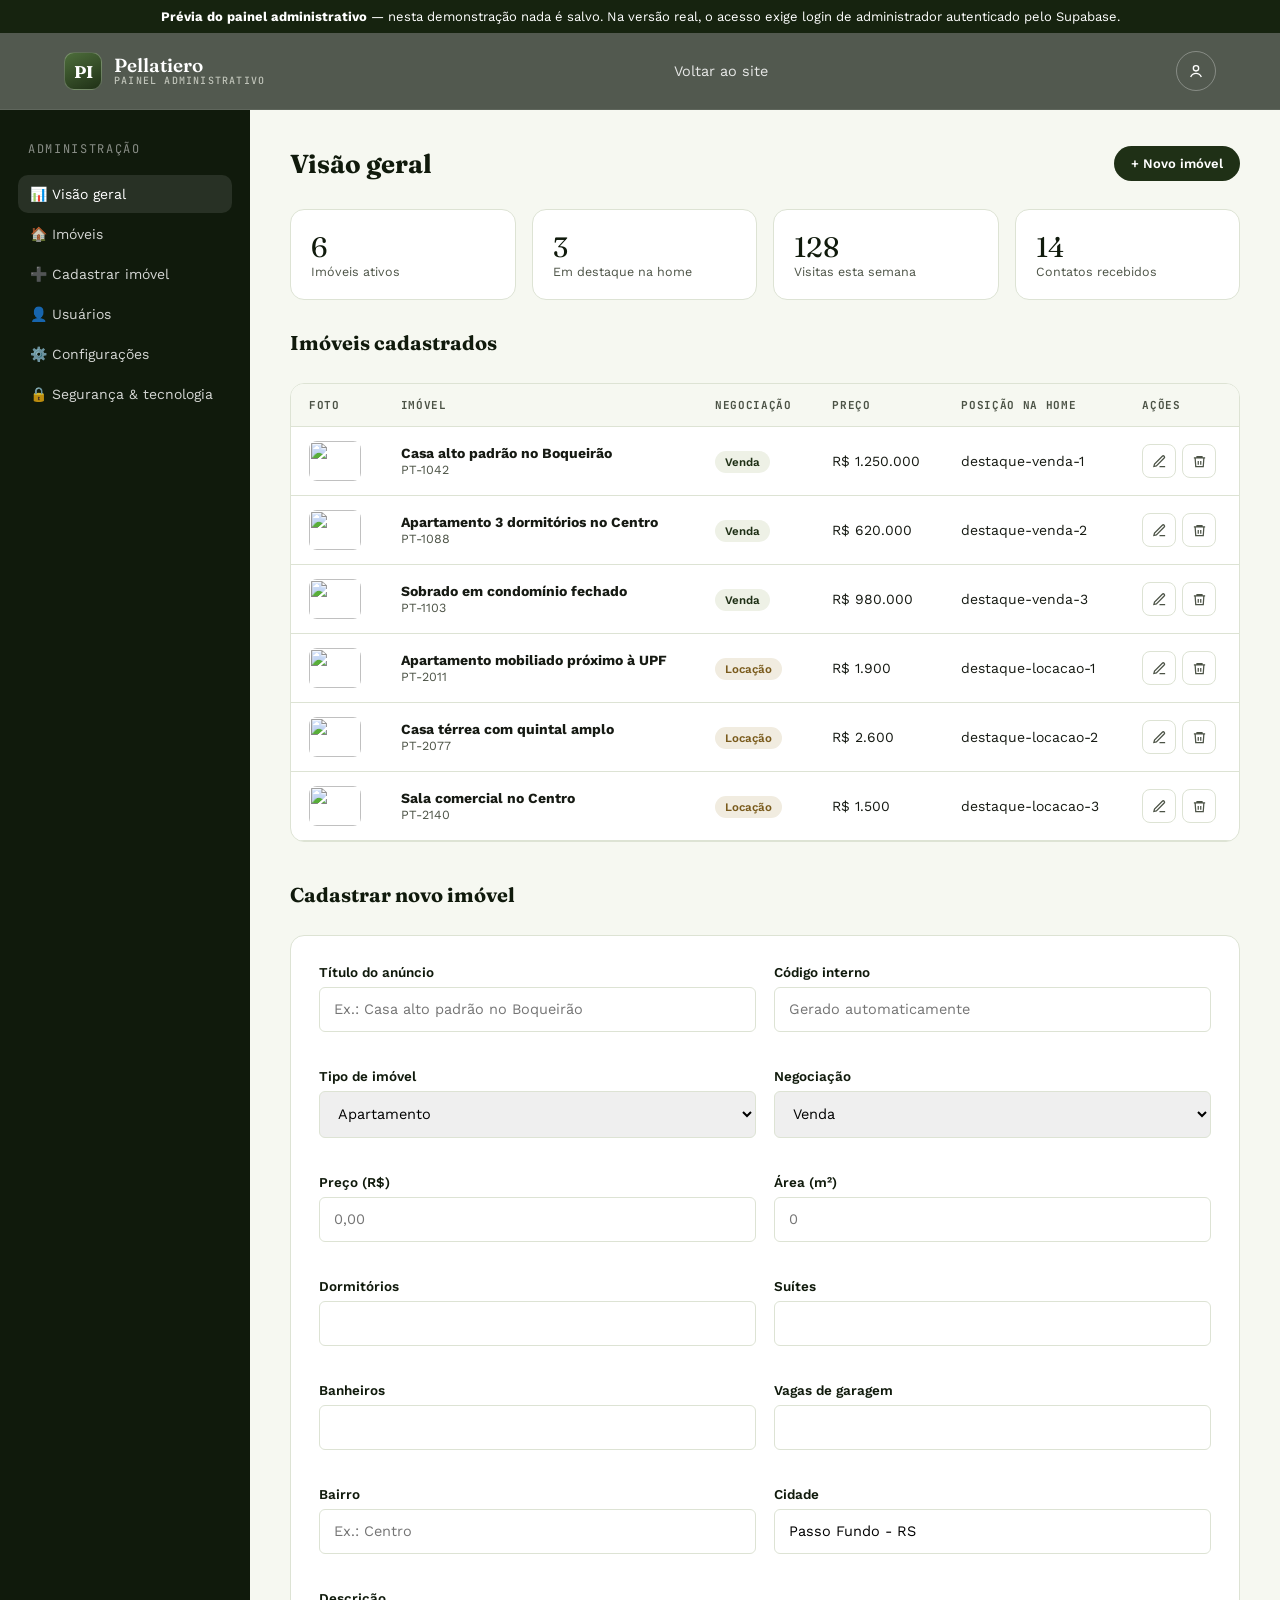
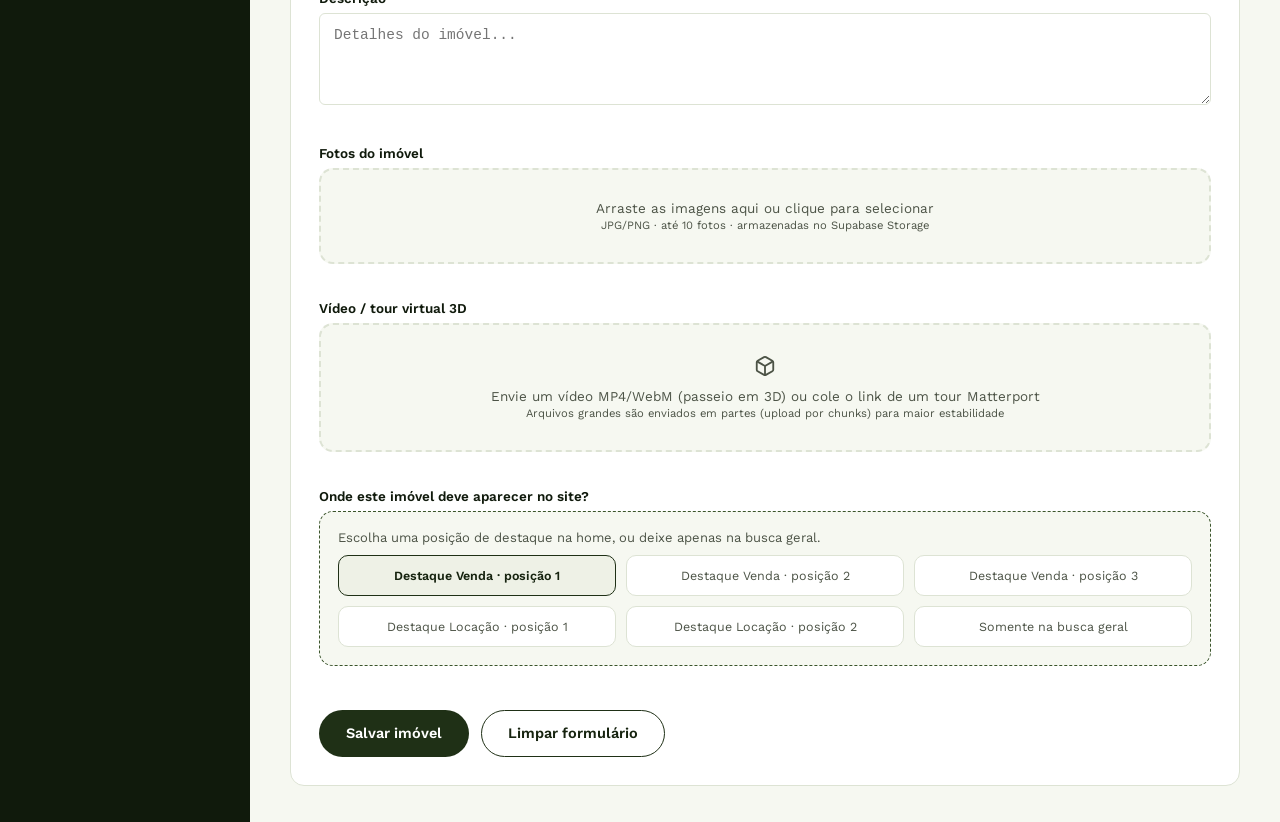
==== admin.html @ a7b7a8cc "orgzand files" ====
<!doctype html>
<html lang="pt-BR">
<head>
<meta charset="UTF-8">
<meta name="viewport" content="width=device-width, initial-scale=1.0">
<title>Painel administrativo · Pellatiero Imóveis</title>
<link rel="preconnect" href="https://fonts.googleapis.com">
<link href="https://fonts.googleapis.com/css2?family=Fraunces:opsz,wght@9..144,500;9..144,600;9..144,700&family=Work+Sans:wght@400;500;600;700&family=JetBrains+Mono:wght@400;500&display=swap" rel="stylesheet">
<link rel="stylesheet" href="css/style.css">
</head>
<body>

<div class="demo-banner">
  <strong>Prévia do painel administrativo</strong> — nesta demonstração nada é salvo. Na versão real, o acesso exige login de administrador autenticado pelo Supabase.
</div>

<header class="site-header">
  <div class="container">
    <a href="index.html" class="brand">
      <span class="brand-mark">PI</span>
      <span class="brand-name">Pellatiero<br><small>Painel administrativo</small></span>
    </a>
    <nav class="main-nav"><a href="index.html">Voltar ao site</a></nav>
    <div class="header-actions">
      <span class="icon-link" title="Administrador"><svg width="16" height="16" viewBox="0 0 24 24" fill="none" stroke="currentColor" stroke-width="2"><circle cx="12" cy="8" r="4"/><path d="M4 21c1.6-3.6 4.8-5.5 8-5.5s6.4 1.9 8 5.5"/></svg></span>
    </div>
  </div>
</header>

<div class="admin-shell">
  <aside class="admin-side">
    <span class="eyebrow">Administração</span>
    <nav class="admin-nav">
      <a href="#" class="active">📊 Visão geral</a>
      <a href="#imoveis">🏠 Imóveis</a>
      <a href="#novo">➕ Cadastrar imóvel</a>
      <a href="#">👤 Usuários</a>
      <a href="#">⚙️ Configurações</a>
      <a href="tecnologias.html">🔒 Segurança &amp; tecnologia</a>
    </nav>
  </aside>

  <main class="admin-main">
    <div class="admin-header">
      <h1>Visão geral</h1>
      <a href="#novo" class="btn btn-primary btn-sm">+ Novo imóvel</a>
    </div>

    <div class="stat-row">
      <div class="stat-card"><div class="num">6</div><div class="lbl">Imóveis ativos</div></div>
      <div class="stat-card"><div class="num">3</div><div class="lbl">Em destaque na home</div></div>
      <div class="stat-card"><div class="num">128</div><div class="lbl">Visitas esta semana</div></div>
      <div class="stat-card"><div class="num">14</div><div class="lbl">Contatos recebidos</div></div>
    </div>

    <div id="imoveis" style="margin-bottom:40px">
      <div class="admin-header"><h1 style="font-size:20px">Imóveis cadastrados</h1></div>
      <div class="admin-table-wrap">
        <table class="admin-table">
          <thead><tr><th>Foto</th><th>Imóvel</th><th>Negociação</th><th>Preço</th><th>Posição na home</th><th>Ações</th></tr></thead>
          <tbody id="admin-table-body"></tbody>
        </table>
      </div>
    </div>

    <div id="novo">
      <div class="admin-header"><h1 style="font-size:20px">Cadastrar novo imóvel</h1></div>
      <form class="form-card" onsubmit="event.preventDefault(); alert('Demonstração: no site real este formulário grava o imóvel na tabela do Supabase e o vídeo 3D no Supabase Storage.');">
        <div class="form-grid">
          <div class="form-group"><label>Título do anúncio</label><input required placeholder="Ex.: Casa alto padrão no Boqueirão"></div>
          <div class="form-group"><label>Código interno</label><input placeholder="Gerado automaticamente"></div>

          <div class="form-group"><label>Tipo de imóvel</label>
            <select><option>Apartamento</option><option>Apartamento na planta</option><option>Casa</option><option>Casa em condomínio</option><option>Chácara / Sítio</option><option>Comercial</option><option>Terreno</option><option>Terreno em condomínio</option></select>
          </div>
          <div class="form-group"><label>Negociação</label><select><option>Venda</option><option>Locação</option></select></div>

          <div class="form-group"><label>Preço (R$)</label><input type="number" required placeholder="0,00"></div>
          <div class="form-group"><label>Área (m²)</label><input type="number" required placeholder="0"></div>

          <div class="form-group"><label>Dormitórios</label><input type="number" min="0"></div>
          <div class="form-group"><label>Suítes</label><input type="number" min="0"></div>
          <div class="form-group"><label>Banheiros</label><input type="number" min="0"></div>
          <div class="form-group"><label>Vagas de garagem</label><input type="number" min="0"></div>

          <div class="form-group"><label>Bairro</label><input required placeholder="Ex.: Centro"></div>
          <div class="form-group"><label>Cidade</label><input value="Passo Fundo - RS"></div>

          <div class="form-group span-2"><label>Descrição</label><textarea rows="4" placeholder="Detalhes do imóvel..."></textarea></div>

          <div class="form-group span-2">
            <label>Fotos do imóvel</label>
            <div class="upload-box">Arraste as imagens aqui ou clique para selecionar<br><small>JPG/PNG · até 10 fotos · armazenadas no Supabase Storage</small></div>
          </div>

          <div class="form-group span-2">
            <label>Vídeo / tour virtual 3D</label>
            <div class="upload-box">
              <svg width="22" height="22" viewBox="0 0 24 24" fill="none" stroke="currentColor" stroke-width="2" style="margin:0 auto 8px"><path d="M21 16V8a2 2 0 0 0-1-1.7l-7-4a2 2 0 0 0-2 0l-7 4A2 2 0 0 0 3 8v8a2 2 0 0 0 1 1.7l7 4a2 2 0 0 0 2 0l7-4A2 2 0 0 0 21 16Z"/><path d="M3.3 7 12 12l8.7-5M12 22V12"/></svg><br>
              Envie um vídeo MP4/WebM (passeio em 3D) ou cole o link de um tour Matterport<br>
              <small>Arquivos grandes são enviados em partes (upload por chunks) para maior estabilidade</small>
            </div>
          </div>

          <div class="form-group span-2">
            <label>Onde este imóvel deve aparecer no site?</label>
            <div class="placement-map">
              <p style="margin:0 0 4px;font-size:13px;color:var(--ink-soft)">Escolha uma posição de destaque na home, ou deixe apenas na busca geral.</p>
              <div class="placement-grid">
                <div class="placement-slot is-selected">Destaque Venda · posição 1</div>
                <div class="placement-slot">Destaque Venda · posição 2</div>
                <div class="placement-slot">Destaque Venda · posição 3</div>
                <div class="placement-slot">Destaque Locação · posição 1</div>
                <div class="placement-slot">Destaque Locação · posição 2</div>
                <div class="placement-slot">Somente na busca geral</div>
              </div>
            </div>
          </div>
        </div>

        <div style="display:flex;gap:12px;margin-top:26px">
          <button class="btn btn-primary" type="submit">Salvar imóvel</button>
          <button class="btn btn-outline" type="reset">Limpar formulário</button>
        </div>
      </form>
    </div>
  </main>
</div>

<script src="js/data.js"></script>
<script src="js/script.js"></script>
</body>
</html>
---- css/style.css ----
/* =========================================================
   PELLATIERO IMÓVEIS — Design System
   Paleta: verde musgo escuro + branco
   Tipografia: Fraunces (display) + Work Sans (corpo/UI) + JetBrains Mono (dados)
   ========================================================= */

:root{
  /* --- Cor --- */
  --moss-950:#101a0c;
  --moss-900:#16230f;
  --moss-800:#1f3016;
  --moss-700:#2b4020;
  --moss-600:#3a542b;
  --moss-500:#4d6d3b;
  --moss-100:#eef1e6;
  --moss-50:#f6f8f1;
  --white:#ffffff;
  --ink:#161a13;
  --ink-soft:#4c5346;
  --line:#dde3d4;
  --danger:#8c3a2b;

  /* --- Tipografia --- */
  --font-display:"Fraunces", "Iowan Old Style", serif;
  --font-body:"Work Sans", "Segoe UI", sans-serif;
  --font-mono:"JetBrains Mono", ui-monospace, Menlo, monospace;

  /* --- Escala --- */
  --radius-s:6px;
  --radius-m:14px;
  --radius-l:28px;
  --shadow-card:0 10px 30px -14px rgba(16,26,12,.35);
  --shadow-pop:0 24px 60px -20px rgba(16,26,12,.5);
  --container:1200px;
}

*,*::before,*::after{box-sizing:border-box;}
html{scroll-behavior:smooth;}
body{
  margin:0;
  font-family:var(--font-body);
  color:var(--ink);
  background:var(--white);
  -webkit-font-smoothing:antialiased;
}
img{max-width:100%;display:block;}
a{color:inherit;text-decoration:none;}
ul{list-style:none;margin:0;padding:0;}
button{font-family:inherit;cursor:pointer;}
input,select{font-family:inherit;}
.container{max-width:var(--container);margin:0 auto;padding:0 24px;}
.eyebrow{
  font-family:var(--font-mono);
  font-size:12px;
  letter-spacing:.14em;
  text-transform:uppercase;
  color:var(--moss-600);
}
.section{padding:88px 0;}
.section-head{
  display:flex;
  justify-content:space-between;
  align-items:flex-end;
  gap:24px;
  margin-bottom:40px;
  flex-wrap:wrap;
}
.section-head h2{
  font-family:var(--font-display);
  font-size:clamp(28px,3.4vw,42px);
  font-weight:600;
  margin:6px 0 0;
  color:var(--moss-950);
}
.section-alt{background:var(--moss-50);}
.btn{
  display:inline-flex;
  align-items:center;
  justify-content:center;
  gap:8px;
  padding:14px 26px;
  border-radius:999px;
  font-size:14.5px;
  font-weight:600;
  border:1px solid transparent;
  transition:transform .18s ease, background .18s ease, color .18s ease, border-color .18s ease;
}
.btn:active{transform:scale(.97);}
.btn-primary{background:var(--moss-800);color:var(--white);}
.btn-primary:hover{background:var(--moss-950);}
.btn-outline{background:transparent;color:var(--moss-900);border-color:var(--moss-800);}
.btn-outline:hover{background:var(--moss-800);color:var(--white);}
.btn-ghost{background:transparent;color:var(--white);border-color:rgba(255,255,255,.5);}
.btn-ghost:hover{background:rgba(255,255,255,.14);}
.btn-block{width:100%;}
.btn-sm{padding:9px 16px;font-size:13px;}

/* =============== HEADER =============== */
.site-header{
  position:sticky;top:0;z-index:60;
  background:rgba(16,26,12,.72);
  backdrop-filter:blur(14px) saturate(140%);
  -webkit-backdrop-filter:blur(14px) saturate(140%);
  border-bottom:1px solid rgba(255,255,255,.08);
}
.site-header .container{
  display:flex;align-items:center;justify-content:space-between;
  height:76px;
}
.brand{display:flex;align-items:center;gap:12px;color:var(--white);}
.brand-mark{
  width:38px;height:38px;border-radius:10px;
  background:linear-gradient(155deg,var(--moss-500),var(--moss-800));
  display:flex;align-items:center;justify-content:center;
  font-family:var(--font-display);font-weight:700;color:var(--white);font-size:17px;
  border:1px solid rgba(255,255,255,.25);
}
.brand-name{
  font-family:var(--font-display);font-size:19px;line-height:1.05;font-weight:600;
}
.brand-name small{
  display:block;font-family:var(--font-mono);font-size:10px;letter-spacing:.12em;
  color:var(--moss-100);opacity:.7;text-transform:uppercase;font-weight:500;
}
.main-nav{display:flex;align-items:center;gap:6px;}
.main-nav a{
  color:rgba(255,255,255,.86);font-size:14.5px;padding:10px 14px;border-radius:999px;
  transition:background .18s ease,color .18s ease;
}
.main-nav a:hover,.main-nav a.active{background:rgba(255,255,255,.12);color:var(--white);}
.header-actions{display:flex;align-items:center;gap:10px;}
.icon-link{
  width:40px;height:40px;border-radius:999px;display:flex;align-items:center;justify-content:center;
  color:var(--white);border:1px solid rgba(255,255,255,.3);transition:background .18s ease;
}
.icon-link:hover{background:rgba(255,255,255,.14);}
.nav-toggle{
  display:none;width:42px;height:42px;border-radius:10px;border:1px solid rgba(255,255,255,.3);
  background:transparent;color:var(--white);align-items:center;justify-content:center;
}

/* =============== HERO =============== */
.hero{
  position:relative;
  min-height:640px;
  display:flex;align-items:center;
  background:
    linear-gradient(180deg, rgba(16,26,12,.55) 0%, rgba(16,26,12,.82) 78%, var(--moss-950) 100%),
    url("https://images.unsplash.com/photo-1580587771525-78b9dba3b914?auto=format&fit=crop&w=1800&q=80") center/cover no-repeat;
  color:var(--white);
  overflow:hidden;
  padding:110px 0 190px;
}
.hero-blueprint{
  position:absolute;inset:0;opacity:.16;pointer-events:none;
  background-image:url('data:image/svg+xml;utf8,<svg xmlns="http://www.w3.org/2000/svg" width="600" height="600"><g fill="none" stroke="white" stroke-width="1"><rect x="40" y="40" width="520" height="360"/><line x1="40" y1="220" x2="560" y2="220"/><line x1="260" y1="40" x2="260" y2="220"/><line x1="400" y1="220" x2="400" y2="400"/><rect x="90" y="80" width="120" height="90"/><circle cx="480" cy="130" r="46"/></g></svg>');
  background-repeat:no-repeat;background-position:right -60px top -40px;background-size:640px;
}
.hero-content{position:relative;z-index:2;max-width:640px;}
.hero-content .eyebrow{color:var(--moss-100);opacity:.85;}
.hero-content h1{
  font-family:var(--font-display);
  font-size:clamp(36px,5.4vw,58px);
  line-height:1.05;
  font-weight:600;
  margin:14px 0 18px;
  letter-spacing:-.01em;
}
.hero-content p{font-size:17px;line-height:1.6;color:rgba(255,255,255,.86);max-width:520px;}

/* Search module */
.search-card{
  position:relative;z-index:3;
  margin:-140px auto 0;
  max-width:var(--container);
  background:var(--white);
  border-radius:var(--radius-l);
  box-shadow:var(--shadow-pop);
  padding:10px;
}
.search-tabs{display:flex;gap:6px;padding:14px 18px 0;}
.search-tab{
  padding:10px 20px;border-radius:999px 999px 0 0;font-size:14px;font-weight:600;
  color:var(--ink-soft);border:none;background:transparent;
}
.search-tab.is-active{background:var(--moss-50);color:var(--moss-900);}
.search-body{
  background:var(--moss-50);
  border-radius:0 var(--radius-m) var(--radius-m) var(--radius-m);
  padding:22px;
}
.search-row{display:grid;grid-template-columns:2fr 1fr auto;gap:14px;}
.field label{
  display:block;font-family:var(--font-mono);font-size:11px;letter-spacing:.08em;
  text-transform:uppercase;color:var(--moss-600);margin-bottom:6px;
}
.field input,.field select{
  width:100%;padding:13px 14px;border-radius:var(--radius-s);border:1px solid var(--line);
  background:var(--white);font-size:14.5px;color:var(--ink);
}
.field input:focus,.field select:focus{outline:2px solid var(--moss-600);outline-offset:1px;}
.search-actions{display:flex;align-items:flex-end;}
.filters-toggle{
  margin-top:14px;background:none;border:none;color:var(--moss-700);font-size:13.5px;
  font-weight:600;display:inline-flex;gap:6px;align-items:center;padding:4px 0;
}
.filters-panel{
  display:none;grid-template-columns:repeat(4,1fr);gap:14px;margin-top:16px;
  padding-top:16px;border-top:1px dashed var(--line);
}
.filters-panel.is-open{display:grid;}
.code-search{padding:22px;background:var(--moss-50);border-radius:0 var(--radius-m) var(--radius-m) var(--radius-m);}

/* =============== PROPERTY CARDS =============== */
.card-grid{
  display:grid;grid-template-columns:repeat(3,1fr);gap:26px;
}
.property-card{
  background:var(--white);border:1px solid var(--line);border-radius:var(--radius-m);
  overflow:hidden;box-shadow:var(--shadow-card);transition:transform .22s ease,box-shadow .22s ease;
  display:flex;flex-direction:column;
}
.property-card:hover{transform:translateY(-6px);box-shadow:0 26px 50px -22px rgba(16,26,12,.4);}
.card-media{position:relative;aspect-ratio:4/3;overflow:hidden;background:var(--moss-100);}
.card-media img{width:100%;height:100%;object-fit:cover;transition:transform .5s ease;}
.property-card:hover .card-media img{transform:scale(1.08);}
.card-badge{
  position:absolute;top:14px;left:14px;background:var(--moss-900);color:var(--white);
  font-family:var(--font-mono);font-size:11px;letter-spacing:.06em;text-transform:uppercase;
  padding:6px 12px;border-radius:999px;
}
.card-badge.locacao{background:var(--white);color:var(--moss-900);}
.card-fav{
  position:absolute;top:12px;right:12px;width:36px;height:36px;border-radius:999px;
  background:rgba(255,255,255,.92);border:none;display:flex;align-items:center;justify-content:center;
  color:var(--moss-900);
}
.card-fav.is-active{color:var(--danger);}
.card-3d{
  position:absolute;bottom:12px;left:14px;background:rgba(16,26,12,.78);color:var(--white);
  font-size:11px;font-weight:600;padding:5px 10px;border-radius:999px;display:flex;gap:6px;align-items:center;
}
.card-body{padding:20px;display:flex;flex-direction:column;gap:10px;flex:1;}
.card-price{font-family:var(--font-display);font-size:22px;font-weight:600;color:var(--moss-950);}
.card-price small{font-family:var(--font-body);font-size:12.5px;font-weight:500;color:var(--ink-soft);}
.card-title{font-size:15.5px;font-weight:600;margin:0;}
.card-loc{font-size:13.5px;color:var(--ink-soft);display:flex;gap:6px;align-items:center;}
.card-specs{
  display:flex;gap:14px;margin-top:auto;padding-top:14px;border-top:1px solid var(--line);
  font-size:12.5px;color:var(--ink-soft);flex-wrap:wrap;
}
.card-specs span{display:flex;align-items:center;gap:5px;}
.card-footer{padding:0 20px 20px;}

.carousel-tabs{display:flex;gap:8px;}
.carousel-tabs button{
  border:1px solid var(--line);background:var(--white);padding:9px 18px;border-radius:999px;
  font-size:13.5px;font-weight:600;color:var(--ink-soft);
}
.carousel-tabs button.is-active{background:var(--moss-800);border-color:var(--moss-800);color:var(--white);}

/* =============== CATEGORIAS =============== */
.cat-grid{display:grid;grid-template-columns:repeat(4,1fr);gap:18px;}
.cat-card{
  padding:26px 20px;border:1px solid var(--line);border-radius:var(--radius-m);
  display:flex;flex-direction:column;gap:14px;transition:border-color .2s ease,transform .2s ease,background .2s ease;
  background:var(--white);
}
.cat-card:hover{border-color:var(--moss-700);transform:translateY(-4px);background:var(--moss-50);}
.cat-icon{
  width:46px;height:46px;border-radius:12px;background:var(--moss-900);color:var(--white);
  display:flex;align-items:center;justify-content:center;
}
.cat-card span{font-weight:600;font-size:14.5px;color:var(--moss-950);}

/* =============== FOOTER =============== */
.site-footer{background:var(--moss-950);color:rgba(255,255,255,.78);padding:76px 0 0;}
.footer-grid{
  display:grid;grid-template-columns:1.4fr 1fr 1fr 1.2fr;gap:40px;padding-bottom:56px;
  border-bottom:1px solid rgba(255,255,255,.12);
}
.footer-grid h4{
  color:var(--white);font-family:var(--font-mono);font-size:12px;letter-spacing:.1em;
  text-transform:uppercase;margin:0 0 18px;
}
.footer-grid p{font-size:14px;line-height:1.7;color:rgba(255,255,255,.68);}
.footer-grid li{margin-bottom:10px;font-size:14px;}
.footer-grid a:hover{color:var(--white);}
.footer-social{display:flex;gap:10px;margin-top:18px;}
.footer-social a{
  width:38px;height:38px;border-radius:999px;border:1px solid rgba(255,255,255,.25);
  display:flex;align-items:center;justify-content:center;
}
.footer-social a:hover{background:rgba(255,255,255,.14);}
.footer-bottom{
  display:flex;justify-content:space-between;align-items:center;padding:22px 0;
  font-size:12.5px;color:rgba(255,255,255,.5);flex-wrap:wrap;gap:10px;
}
.creci-badge{font-family:var(--font-mono);}

/* Whatsapp float */
.wa-float{
  position:fixed;right:22px;bottom:22px;z-index:70;width:60px;height:60px;border-radius:999px;
  background:#1f3016;color:#fff;display:flex;align-items:center;justify-content:center;
  box-shadow:0 14px 30px -8px rgba(16,26,12,.6);
}
.wa-float::before{
  content:"";position:absolute;inset:0;border-radius:999px;background:#3a542b;
  animation:pulse 2.4s ease-out infinite;z-index:-1;
}
@keyframes pulse{0%{transform:scale(1);opacity:.7;}100%{transform:scale(1.9);opacity:0;}}

/* =============== FORMS (login/cadastro/admin) =============== */
.auth-shell{
  min-height:calc(100vh - 76px);display:flex;align-items:center;justify-content:center;
  background:var(--moss-50);padding:60px 20px;
}
.auth-card{
  width:100%;max-width:440px;background:var(--white);border:1px solid var(--line);
  border-radius:var(--radius-l);padding:40px;box-shadow:var(--shadow-card);
}
.auth-card h1{font-family:var(--font-display);font-size:28px;margin:0 0 6px;color:var(--moss-950);}
.auth-card .lead{color:var(--ink-soft);font-size:14.5px;margin-bottom:28px;}
.form-group{margin-bottom:18px;}
.form-group label{display:block;font-size:13.5px;font-weight:600;margin-bottom:7px;color:var(--moss-950);}
.form-group input,.form-group select,.form-group textarea{
  width:100%;padding:13px 14px;border:1px solid var(--line);border-radius:var(--radius-s);font-size:14.5px;
}
.form-group input:focus,.form-group select:focus,.form-group textarea:focus{outline:2px solid var(--moss-600);outline-offset:1px;}
.form-hint{font-size:12.5px;color:var(--ink-soft);margin-top:6px;}
.form-check{display:flex;align-items:center;gap:8px;font-size:13.5px;color:var(--ink-soft);}
.auth-switch{margin-top:22px;text-align:center;font-size:14px;color:var(--ink-soft);}
.auth-switch a{color:var(--moss-800);font-weight:600;}
.security-note{
  display:flex;gap:10px;background:var(--moss-50);border:1px solid var(--line);border-radius:var(--radius-s);
  padding:12px 14px;font-size:12.5px;color:var(--ink-soft);margin-top:20px;line-height:1.55;
}

/* =============== ADMIN =============== */
.admin-shell{display:grid;grid-template-columns:250px 1fr;min-height:calc(100vh - 76px);}
.admin-side{background:var(--moss-950);color:rgba(255,255,255,.82);padding:28px 18px;}
.admin-side .eyebrow{color:rgba(255,255,255,.5);padding:0 10px;}
.admin-nav{margin-top:18px;display:flex;flex-direction:column;gap:2px;}
.admin-nav a{padding:11px 12px;border-radius:10px;font-size:14px;display:flex;gap:10px;align-items:center;}
.admin-nav a:hover,.admin-nav a.active{background:rgba(255,255,255,.1);color:#fff;}
.admin-main{padding:36px 40px;background:var(--moss-50);}
.admin-header{display:flex;justify-content:space-between;align-items:center;margin-bottom:28px;flex-wrap:wrap;gap:14px;}
.admin-header h1{font-family:var(--font-display);font-size:26px;margin:0;color:var(--moss-950);}
.stat-row{display:grid;grid-template-columns:repeat(4,1fr);gap:16px;margin-bottom:30px;}
.stat-card{background:var(--white);border:1px solid var(--line);border-radius:var(--radius-m);padding:20px;}
.stat-card .num{font-family:var(--font-display);font-size:28px;color:var(--moss-950);}
.stat-card .lbl{font-size:12.5px;color:var(--ink-soft);}
.admin-table-wrap{background:var(--white);border:1px solid var(--line);border-radius:var(--radius-m);overflow:hidden;}
table.admin-table{width:100%;border-collapse:collapse;font-size:14px;}
table.admin-table th{
  text-align:left;font-family:var(--font-mono);font-size:11px;letter-spacing:.06em;text-transform:uppercase;
  color:var(--ink-soft);padding:14px 18px;border-bottom:1px solid var(--line);background:var(--moss-50);
}
table.admin-table td{padding:14px 18px;border-bottom:1px solid var(--line);vertical-align:middle;}
.tag{padding:4px 10px;border-radius:999px;font-size:11.5px;font-weight:600;}
.tag.venda{background:var(--moss-100);color:var(--moss-800);}
.tag.locacao{background:#f1ece0;color:#7a5b1c;}
.mini-thumb{width:52px;height:40px;border-radius:8px;object-fit:cover;}
.row-actions{display:flex;gap:6px;}
.icon-btn{
  width:34px;height:34px;border-radius:8px;border:1px solid var(--line);background:var(--white);
  display:flex;align-items:center;justify-content:center;color:var(--ink-soft);
}
.icon-btn:hover{background:var(--moss-50);color:var(--moss-900);}

.form-card{background:var(--white);border:1px solid var(--line);border-radius:var(--radius-m);padding:28px;}
.form-grid{display:grid;grid-template-columns:repeat(2,1fr);gap:18px;}
.form-grid .span-2{grid-column:span 2;}
.placement-map{
  border:1px dashed var(--moss-600);border-radius:var(--radius-m);padding:18px;background:var(--moss-50);
}
.placement-grid{display:grid;grid-template-columns:repeat(3,1fr);gap:10px;margin-top:10px;}
.placement-slot{
  border:1px solid var(--line);border-radius:10px;padding:12px;font-size:12.5px;color:var(--ink-soft);
  background:var(--white);cursor:pointer;text-align:center;
}
.placement-slot.is-selected{border-color:var(--moss-800);background:var(--moss-100);color:var(--moss-900);font-weight:600;}
.upload-box{
  border:2px dashed var(--line);border-radius:var(--radius-m);padding:30px;text-align:center;color:var(--ink-soft);
  font-size:13.5px;background:var(--moss-50);
}

/* =============== TECNOLOGIAS PAGE =============== */
.tech-hero{background:var(--moss-950);color:var(--white);padding:70px 0 60px;}
.tech-hero h1{font-family:var(--font-display);font-size:clamp(30px,4.4vw,46px);margin:10px 0 14px;}
.tech-hero p{max-width:640px;color:rgba(255,255,255,.8);font-size:16px;line-height:1.7;}
.tech-grid{display:grid;grid-template-columns:repeat(2,1fr);gap:20px;}
.tech-card{
  border:1px solid var(--line);border-radius:var(--radius-m);padding:24px;background:var(--white);
}
.tech-card h3{font-family:var(--font-display);font-size:19px;margin:10px 0 8px;color:var(--moss-950);}
.tech-card p{font-size:14px;color:var(--ink-soft);line-height:1.65;margin:0;}
.tech-pill{
  display:inline-block;font-family:var(--font-mono);font-size:11px;letter-spacing:.05em;
  padding:4px 10px;border-radius:999px;background:var(--moss-100);color:var(--moss-800);margin-right:6px;margin-top:10px;
}
.security-list{display:flex;flex-direction:column;gap:16px;}
.security-item{display:flex;gap:16px;padding:18px;border:1px solid var(--line);border-radius:var(--radius-m);}
.security-item .num{
  font-family:var(--font-mono);font-size:12px;color:var(--moss-600);min-width:28px;
}
.security-item h4{margin:0 0 4px;font-size:15px;color:var(--moss-950);}
.security-item p{margin:0;font-size:13.5px;color:var(--ink-soft);line-height:1.6;}
.timeline{border-left:2px solid var(--line);padding-left:24px;display:flex;flex-direction:column;gap:26px;}
.timeline-item{position:relative;}
.timeline-item::before{
  content:"";position:absolute;left:-30px;top:4px;width:12px;height:12px;border-radius:999px;
  background:var(--moss-800);border:3px solid var(--moss-100);
}
.timeline-item h4{margin:0 0 4px;font-family:var(--font-display);font-size:17px;color:var(--moss-950);}
.timeline-item p{margin:0;font-size:13.5px;color:var(--ink-soft);}

/* Banner de aviso (demo) */
.demo-banner{
  background:var(--moss-900);color:var(--white);text-align:center;font-size:13px;padding:9px 18px;
}
.demo-banner strong{color:#fff;}
.demo-banner a{text-decoration:underline;}

/* =============== RESPONSIVO =============== */
@media (max-width:980px){
  .main-nav{display:none;}
  .nav-toggle{display:flex;}
  .search-row{grid-template-columns:1fr;}
  .filters-panel{grid-template-columns:repeat(2,1fr);}
  .card-grid{grid-template-columns:repeat(2,1fr);}
  .cat-grid{grid-template-columns:repeat(2,1fr);}
  .footer-grid{grid-template-columns:1fr 1fr;}
  .admin-shell{grid-template-columns:1fr;}
  .admin-side{display:none;}
  .form-grid{grid-template-columns:1fr;}
  .form-grid .span-2{grid-column:span 1;}
  .tech-grid{grid-template-columns:1fr;}
  .stat-row{grid-template-columns:repeat(2,1fr);}
}
@media (max-width:600px){
  .card-grid{grid-template-columns:1fr;}
  .cat-grid{grid-template-columns:1fr;}
  .footer-grid{grid-template-columns:1fr;}
  .hero{padding:90px 0 220px;}
  .search-card{margin-top:-190px;}
  .filters-panel{grid-template-columns:1fr;}
}
@media (prefers-reduced-motion:reduce){
  *{animation-duration:.001ms !important;transition-duration:.001ms !important;}
}
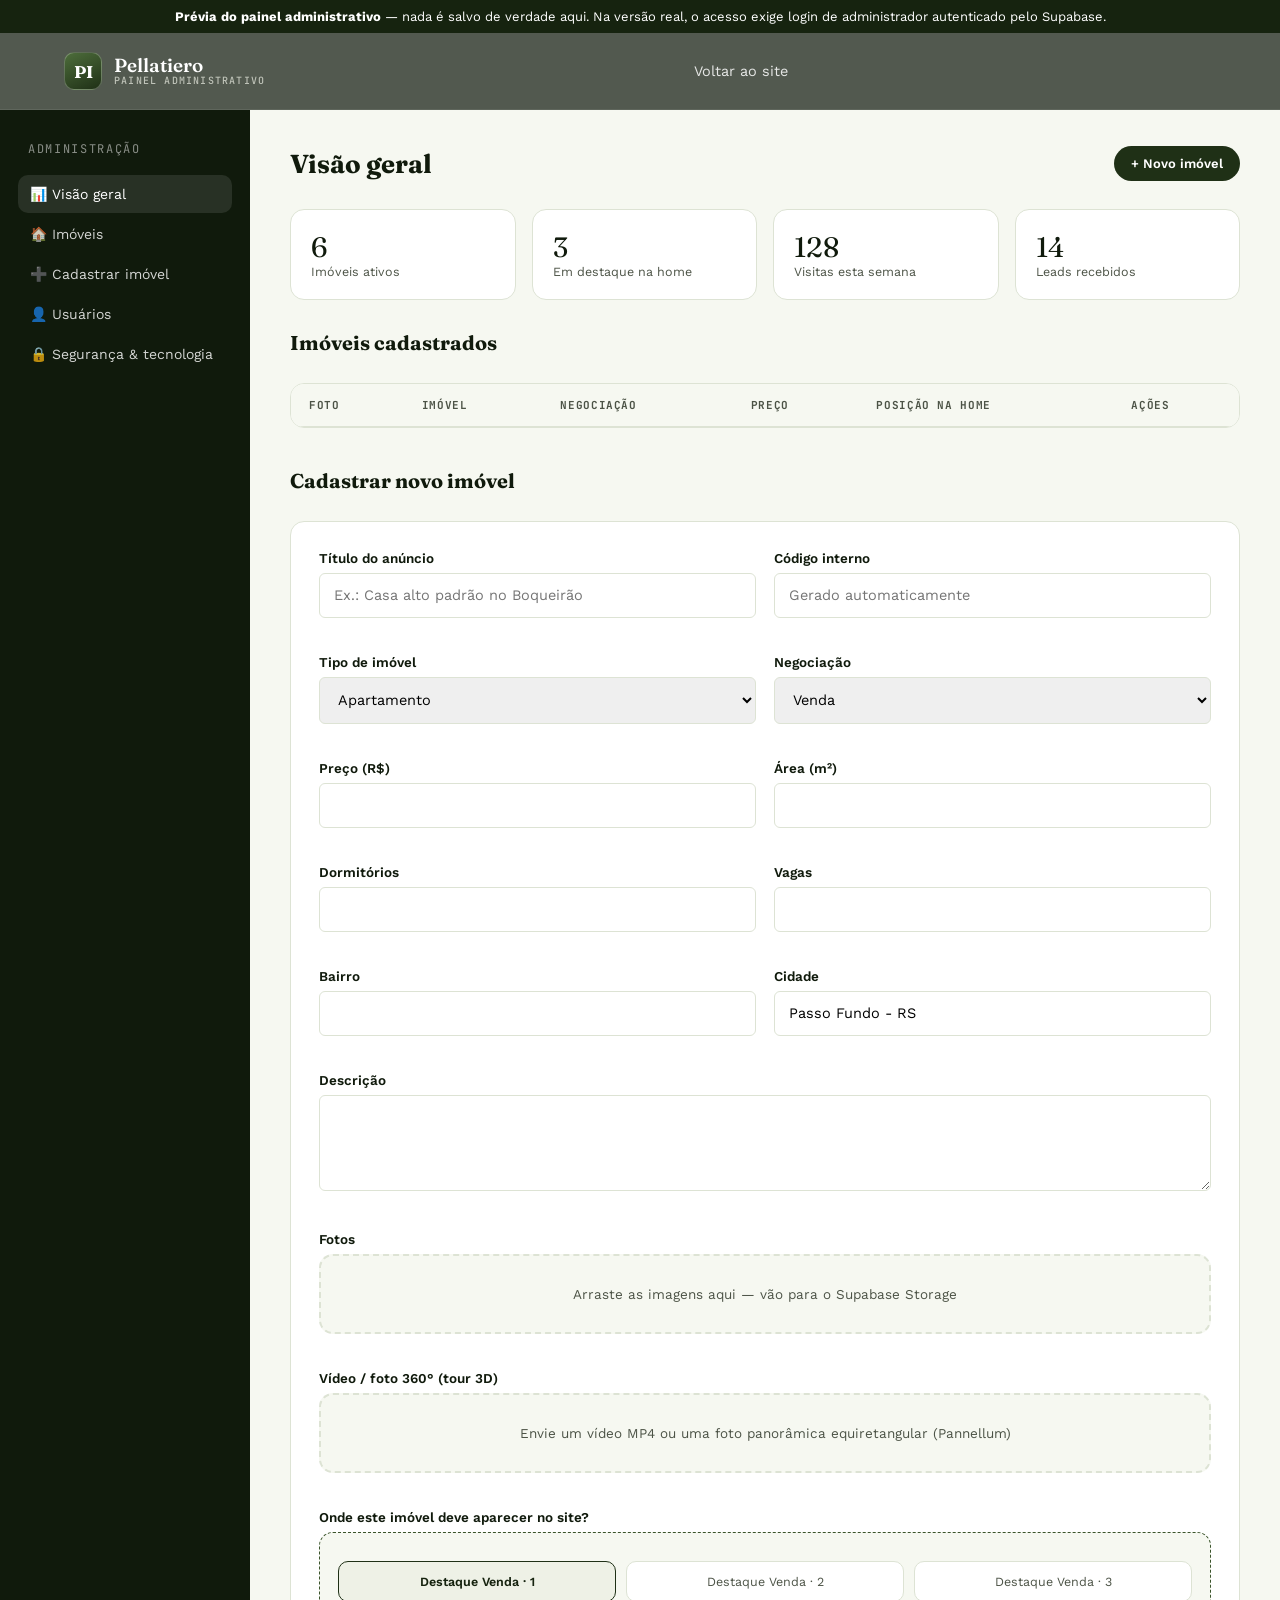
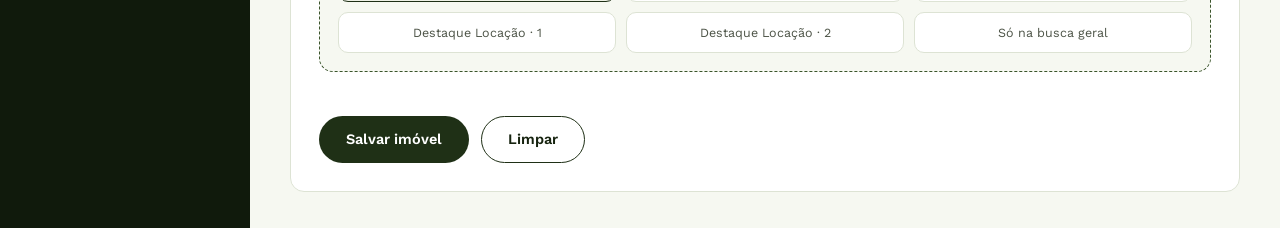
==== commit 4862842c: "add skils" ====
--- a/admin.html
+++ b/admin.html
@@ -1,29 +1,22 @@
 <!doctype html>
 <html lang="pt-BR">
 <head>
-<meta charset="UTF-8">
-<meta name="viewport" content="width=device-width, initial-scale=1.0">
+<meta charset="UTF-8"><meta name="viewport" content="width=device-width, initial-scale=1.0">
 <title>Painel administrativo · Pellatiero Imóveis</title>
 <link rel="preconnect" href="https://fonts.googleapis.com">
 <link href="https://fonts.googleapis.com/css2?family=Fraunces:opsz,wght@9..144,500;9..144,600;9..144,700&family=Work+Sans:wght@400;500;600;700&family=JetBrains+Mono:wght@400;500&display=swap" rel="stylesheet">
-<link rel="stylesheet" href="css/style.css">
+<link rel="stylesheet" href="css/reset.css"><link rel="stylesheet" href="css/tokens.css">
+<link rel="stylesheet" href="css/main.css"><link rel="stylesheet" href="css/layout.css">
+<link rel="stylesheet" href="css/components.css"><link rel="stylesheet" href="css/animations.css">
 </head>
 <body>
-
-<div class="demo-banner">
-  <strong>Prévia do painel administrativo</strong> — nesta demonstração nada é salvo. Na versão real, o acesso exige login de administrador autenticado pelo Supabase.
-</div>
+<div class="demo-banner"><strong>Prévia do painel administrativo</strong> — nada é salvo de verdade aqui. Na versão real, o acesso exige login de administrador autenticado pelo Supabase.</div>
 
 <header class="site-header">
   <div class="container">
-    <a href="index.html" class="brand">
-      <span class="brand-mark">PI</span>
-      <span class="brand-name">Pellatiero<br><small>Painel administrativo</small></span>
-    </a>
+    <a href="index.html" class="brand"><span class="brand-mark">PI</span><span class="brand-name">Pellatiero<br><small>Painel administrativo</small></span></a>
     <nav class="main-nav"><a href="index.html">Voltar ao site</a></nav>
-    <div class="header-actions">
-      <span class="icon-link" title="Administrador"><svg width="16" height="16" viewBox="0 0 24 24" fill="none" stroke="currentColor" stroke-width="2"><circle cx="12" cy="8" r="4"/><path d="M4 21c1.6-3.6 4.8-5.5 8-5.5s6.4 1.9 8 5.5"/></svg></span>
-    </div>
+    <div class="header-actions"></div>
   </div>
 </header>
 
@@ -35,22 +28,16 @@
       <a href="#imoveis">🏠 Imóveis</a>
       <a href="#novo">➕ Cadastrar imóvel</a>
       <a href="#">👤 Usuários</a>
-      <a href="#">⚙️ Configurações</a>
       <a href="tecnologias.html">🔒 Segurança &amp; tecnologia</a>
     </nav>
   </aside>
-
   <main class="admin-main">
-    <div class="admin-header">
-      <h1>Visão geral</h1>
-      <a href="#novo" class="btn btn-primary btn-sm">+ Novo imóvel</a>
-    </div>
-
+    <div class="admin-header"><h1>Visão geral</h1><a href="#novo" class="btn btn-primary btn-sm">+ Novo imóvel</a></div>
     <div class="stat-row">
       <div class="stat-card"><div class="num">6</div><div class="lbl">Imóveis ativos</div></div>
       <div class="stat-card"><div class="num">3</div><div class="lbl">Em destaque na home</div></div>
       <div class="stat-card"><div class="num">128</div><div class="lbl">Visitas esta semana</div></div>
-      <div class="stat-card"><div class="num">14</div><div class="lbl">Contatos recebidos</div></div>
+      <div class="stat-card"><div class="num">14</div><div class="lbl">Leads recebidos</div></div>
     </div>
 
     <div id="imoveis" style="margin-bottom:40px">
@@ -65,62 +52,38 @@
 
     <div id="novo">
       <div class="admin-header"><h1 style="font-size:20px">Cadastrar novo imóvel</h1></div>
-      <form class="form-card" onsubmit="event.preventDefault(); alert('Demonstração: no site real este formulário grava o imóvel na tabela do Supabase e o vídeo 3D no Supabase Storage.');">
+      <form class="form-card" onsubmit="event.preventDefault(); alert('Demonstração: na versão real este formulário grava o imóvel no Supabase e dispara o webhook do n8n.');">
         <div class="form-grid">
           <div class="form-group"><label>Título do anúncio</label><input required placeholder="Ex.: Casa alto padrão no Boqueirão"></div>
           <div class="form-group"><label>Código interno</label><input placeholder="Gerado automaticamente"></div>
-
-          <div class="form-group"><label>Tipo de imóvel</label>
-            <select><option>Apartamento</option><option>Apartamento na planta</option><option>Casa</option><option>Casa em condomínio</option><option>Chácara / Sítio</option><option>Comercial</option><option>Terreno</option><option>Terreno em condomínio</option></select>
-          </div>
+          <div class="form-group"><label>Tipo de imóvel</label><select><option>Apartamento</option><option>Casa</option><option>Casa em condomínio</option><option>Comercial</option><option>Terreno</option></select></div>
           <div class="form-group"><label>Negociação</label><select><option>Venda</option><option>Locação</option></select></div>
-
-          <div class="form-group"><label>Preço (R$)</label><input type="number" required placeholder="0,00"></div>
-          <div class="form-group"><label>Área (m²)</label><input type="number" required placeholder="0"></div>
-
+          <div class="form-group"><label>Preço (R$)</label><input type="number" required></div>
+          <div class="form-group"><label>Área (m²)</label><input type="number" required></div>
           <div class="form-group"><label>Dormitórios</label><input type="number" min="0"></div>
-          <div class="form-group"><label>Suítes</label><input type="number" min="0"></div>
-          <div class="form-group"><label>Banheiros</label><input type="number" min="0"></div>
-          <div class="form-group"><label>Vagas de garagem</label><input type="number" min="0"></div>
-
-          <div class="form-group"><label>Bairro</label><input required placeholder="Ex.: Centro"></div>
+          <div class="form-group"><label>Vagas</label><input type="number" min="0"></div>
+          <div class="form-group"><label>Bairro</label><input required></div>
           <div class="form-group"><label>Cidade</label><input value="Passo Fundo - RS"></div>
-
-          <div class="form-group span-2"><label>Descrição</label><textarea rows="4" placeholder="Detalhes do imóvel..."></textarea></div>
-
-          <div class="form-group span-2">
-            <label>Fotos do imóvel</label>
-            <div class="upload-box">Arraste as imagens aqui ou clique para selecionar<br><small>JPG/PNG · até 10 fotos · armazenadas no Supabase Storage</small></div>
-          </div>
-
-          <div class="form-group span-2">
-            <label>Vídeo / tour virtual 3D</label>
-            <div class="upload-box">
-              <svg width="22" height="22" viewBox="0 0 24 24" fill="none" stroke="currentColor" stroke-width="2" style="margin:0 auto 8px"><path d="M21 16V8a2 2 0 0 0-1-1.7l-7-4a2 2 0 0 0-2 0l-7 4A2 2 0 0 0 3 8v8a2 2 0 0 0 1 1.7l7 4a2 2 0 0 0 2 0l7-4A2 2 0 0 0 21 16Z"/><path d="M3.3 7 12 12l8.7-5M12 22V12"/></svg><br>
-              Envie um vídeo MP4/WebM (passeio em 3D) ou cole o link de um tour Matterport<br>
-              <small>Arquivos grandes são enviados em partes (upload por chunks) para maior estabilidade</small>
-            </div>
-          </div>
-
+          <div class="form-group span-2"><label>Descrição</label><textarea rows="4"></textarea></div>
+          <div class="form-group span-2"><label>Fotos</label><div class="upload-box">Arraste as imagens aqui — vão para o Supabase Storage</div></div>
+          <div class="form-group span-2"><label>Vídeo / foto 360° (tour 3D)</label><div class="upload-box">Envie um vídeo MP4 ou uma foto panorâmica equiretangular (Pannellum)</div></div>
           <div class="form-group span-2">
             <label>Onde este imóvel deve aparecer no site?</label>
             <div class="placement-map">
-              <p style="margin:0 0 4px;font-size:13px;color:var(--ink-soft)">Escolha uma posição de destaque na home, ou deixe apenas na busca geral.</p>
               <div class="placement-grid">
-                <div class="placement-slot is-selected">Destaque Venda · posição 1</div>
-                <div class="placement-slot">Destaque Venda · posição 2</div>
-                <div class="placement-slot">Destaque Venda · posição 3</div>
-                <div class="placement-slot">Destaque Locação · posição 1</div>
-                <div class="placement-slot">Destaque Locação · posição 2</div>
-                <div class="placement-slot">Somente na busca geral</div>
+                <div class="placement-slot is-selected">Destaque Venda · 1</div>
+                <div class="placement-slot">Destaque Venda · 2</div>
+                <div class="placement-slot">Destaque Venda · 3</div>
+                <div class="placement-slot">Destaque Locação · 1</div>
+                <div class="placement-slot">Destaque Locação · 2</div>
+                <div class="placement-slot">Só na busca geral</div>
               </div>
             </div>
           </div>
         </div>
-
         <div style="display:flex;gap:12px;margin-top:26px">
           <button class="btn btn-primary" type="submit">Salvar imóvel</button>
-          <button class="btn btn-outline" type="reset">Limpar formulário</button>
+          <button class="btn btn-outline" type="reset">Limpar</button>
         </div>
       </form>
     </div>
@@ -128,6 +91,6 @@
 </div>
 
 <script src="js/data.js"></script>
-<script src="js/script.js"></script>
+<script src="js/main.js"></script>
 </body>
 </html>
--- a/css/tokens.css
+++ b/css/tokens.css
@@ -0,0 +1,34 @@
+/* =========================================================
+   PELLATIERO IMÓVEIS — tokens.css
+   Design tokens: cor, tipografia, raio, sombra
+   Paleta: verde musgo escuro + branco
+   ========================================================= */
+:root{
+  /* --- Cor --- */
+  --moss-950:#101a0c;
+  --moss-900:#16230f;
+  --moss-800:#1f3016;
+  --moss-700:#2b4020;
+  --moss-600:#3a542b;
+  --moss-500:#4d6d3b;
+  --moss-100:#eef1e6;
+  --moss-50:#f6f8f1;
+  --white:#ffffff;
+  --ink:#161a13;
+  --ink-soft:#4c5346;
+  --line:#dde3d4;
+  --danger:#8c3a2b;
+
+  /* --- Tipografia --- */
+  --font-display:"Fraunces", "Iowan Old Style", serif;
+  --font-body:"Work Sans", "Segoe UI", sans-serif;
+  --font-mono:"JetBrains Mono", ui-monospace, Menlo, monospace;
+
+  /* --- Escala --- */
+  --radius-s:6px;
+  --radius-m:14px;
+  --radius-l:28px;
+  --shadow-card:0 10px 30px -14px rgba(16,26,12,.35);
+  --shadow-pop:0 24px 60px -20px rgba(16,26,12,.5);
+  --container:1200px;
+}
--- a/css/main.css
+++ b/css/main.css
@@ -0,0 +1,48 @@
+/* =========================================================
+   PELLATIERO IMÓVEIS — main.css
+   Tipografia base, containers, botões, textos utilitários
+   ========================================================= */
+body{
+  font-family:var(--font-body);
+  color:var(--ink);
+  background:var(--white);
+}
+.container{max-width:var(--container);margin:0 auto;padding:0 24px;}
+.eyebrow{
+  font-family:var(--font-mono);
+  font-size:12px;
+  letter-spacing:.14em;
+  text-transform:uppercase;
+  color:var(--moss-600);
+}
+.section{padding:88px 0;}
+.section-head{
+  display:flex;justify-content:space-between;align-items:flex-end;gap:24px;
+  margin-bottom:40px;flex-wrap:wrap;
+}
+.section-head h2{
+  font-family:var(--font-display);font-size:clamp(28px,3.4vw,42px);font-weight:600;
+  margin:6px 0 0;color:var(--moss-950);
+}
+.section-alt{background:var(--moss-50);}
+
+.btn{
+  display:inline-flex;align-items:center;justify-content:center;gap:8px;
+  padding:14px 26px;border-radius:999px;font-size:14.5px;font-weight:600;
+  border:1px solid transparent;transition:transform .18s ease, background .18s ease, color .18s ease, border-color .18s ease;
+}
+.btn:active{transform:scale(.97);}
+.btn-primary{background:var(--moss-800);color:var(--white);}
+.btn-primary:hover{background:var(--moss-950);}
+.btn-outline{background:transparent;color:var(--moss-900);border-color:var(--moss-800);}
+.btn-outline:hover{background:var(--moss-800);color:var(--white);}
+.btn-ghost{background:transparent;color:var(--white);border-color:rgba(255,255,255,.5);}
+.btn-ghost:hover{background:rgba(255,255,255,.14);}
+.btn-block{width:100%;}
+.btn-sm{padding:9px 16px;font-size:13px;}
+
+.demo-banner{
+  background:var(--moss-900);color:var(--white);text-align:center;font-size:13px;padding:9px 18px;
+}
+.demo-banner strong{color:#fff;}
+.demo-banner a{text-decoration:underline;}
--- a/css/layout.css
+++ b/css/layout.css
@@ -0,0 +1,142 @@
+/* =========================================================
+   PELLATIERO IMÓVEIS — layout.css
+   Estrutura das grandes regiões: header, hero, busca, footer,
+   admin-shell + toda a responsividade (media queries)
+   ========================================================= */
+
+/* Header */
+.site-header{
+  position:sticky;top:0;z-index:60;background:rgba(16,26,12,.72);
+  backdrop-filter:blur(14px) saturate(140%);-webkit-backdrop-filter:blur(14px) saturate(140%);
+  border-bottom:1px solid rgba(255,255,255,.08);
+}
+.site-header .container{display:flex;align-items:center;justify-content:space-between;height:76px;}
+.brand{display:flex;align-items:center;gap:12px;color:var(--white);}
+.brand-mark{
+  width:38px;height:38px;border-radius:10px;
+  background:linear-gradient(155deg,var(--moss-500),var(--moss-800));
+  display:flex;align-items:center;justify-content:center;
+  font-family:var(--font-display);font-weight:700;color:var(--white);font-size:17px;
+  border:1px solid rgba(255,255,255,.25);
+}
+.brand-name{font-family:var(--font-display);font-size:19px;line-height:1.05;font-weight:600;}
+.brand-name small{
+  display:block;font-family:var(--font-mono);font-size:10px;letter-spacing:.12em;
+  color:var(--moss-100);opacity:.7;text-transform:uppercase;font-weight:500;
+}
+.main-nav{display:flex;align-items:center;gap:6px;}
+.main-nav a{color:rgba(255,255,255,.86);font-size:14.5px;padding:10px 14px;border-radius:999px;}
+.header-actions{display:flex;align-items:center;gap:10px;}
+.icon-link{
+  width:40px;height:40px;border-radius:999px;display:flex;align-items:center;justify-content:center;
+  color:var(--white);border:1px solid rgba(255,255,255,.3);
+}
+.nav-toggle{
+  display:none;width:42px;height:42px;border-radius:10px;border:1px solid rgba(255,255,255,.3);
+  background:transparent;color:var(--white);align-items:center;justify-content:center;
+}
+
+/* Hero */
+.hero{
+  position:relative;min-height:640px;display:flex;align-items:center;
+  background:
+    linear-gradient(180deg, rgba(16,26,12,.55) 0%, rgba(16,26,12,.82) 78%, var(--moss-950) 100%),
+    url("https://images.unsplash.com/photo-1580587771525-78b9dba3b914?auto=format&fit=crop&w=1800&q=80") center/cover no-repeat;
+  color:var(--white);overflow:hidden;padding:110px 0 190px;
+}
+.hero-blueprint{
+  position:absolute;inset:0;opacity:.16;pointer-events:none;
+  background-image:url('data:image/svg+xml;utf8,<svg xmlns="http://www.w3.org/2000/svg" width="600" height="600"><g fill="none" stroke="white" stroke-width="1"><rect x="40" y="40" width="520" height="360"/><line x1="40" y1="220" x2="560" y2="220"/><line x1="260" y1="40" x2="260" y2="220"/><line x1="400" y1="220" x2="400" y2="400"/><rect x="90" y="80" width="120" height="90"/><circle cx="480" cy="130" r="46"/></g></svg>');
+  background-repeat:no-repeat;background-position:right -60px top -40px;background-size:640px;
+}
+.hero-content{position:relative;z-index:2;max-width:640px;}
+.hero-content .eyebrow{color:var(--moss-100);opacity:.85;}
+.hero-content h1{
+  font-family:var(--font-display);font-size:clamp(36px,5.4vw,58px);line-height:1.05;
+  font-weight:600;margin:14px 0 18px;letter-spacing:-.01em;
+}
+.hero-content p{font-size:17px;line-height:1.6;color:rgba(255,255,255,.86);max-width:520px;}
+
+/* Módulo de busca */
+.search-card{
+  position:relative;z-index:3;margin:-140px auto 0;max-width:var(--container);
+  background:var(--white);border-radius:var(--radius-l);box-shadow:var(--shadow-pop);padding:10px;
+}
+.search-tabs{display:flex;gap:6px;padding:14px 18px 0;}
+.search-tab{padding:10px 20px;border-radius:999px 999px 0 0;font-size:14px;font-weight:600;color:var(--ink-soft);}
+.search-tab.is-active{background:var(--moss-50);color:var(--moss-900);}
+.search-body{background:var(--moss-50);border-radius:0 var(--radius-m) var(--radius-m) var(--radius-m);padding:22px;}
+.search-row{display:grid;grid-template-columns:2fr 1fr auto;gap:14px;}
+.field label{
+  display:block;font-family:var(--font-mono);font-size:11px;letter-spacing:.08em;
+  text-transform:uppercase;color:var(--moss-600);margin-bottom:6px;
+}
+.field input,.field select{
+  width:100%;padding:13px 14px;border-radius:var(--radius-s);border:1px solid var(--line);
+  background:var(--white);font-size:14.5px;color:var(--ink);
+}
+.search-actions{display:flex;align-items:flex-end;}
+.filters-toggle{margin-top:14px;color:var(--moss-700);font-size:13.5px;font-weight:600;display:inline-flex;gap:6px;align-items:center;padding:4px 0;}
+.filters-panel{
+  display:none;grid-template-columns:repeat(4,1fr);gap:14px;margin-top:16px;
+  padding-top:16px;border-top:1px dashed var(--line);
+}
+.filters-panel.is-open{display:grid;}
+.code-search{padding:22px;background:var(--moss-50);border-radius:0 var(--radius-m) var(--radius-m) var(--radius-m);}
+
+.card-grid{display:grid;grid-template-columns:repeat(3,1fr);gap:26px;}
+.cat-grid{display:grid;grid-template-columns:repeat(4,1fr);gap:18px;}
+
+/* Mapa (Leaflet) */
+.map-wrap{border-radius:var(--radius-m);overflow:hidden;border:1px solid var(--line);}
+#mapa-imovel{height:320px;width:100%;}
+#mapa-listagem{height:420px;width:100%;border-radius:var(--radius-m);}
+
+/* Footer */
+.site-footer{background:var(--moss-950);color:rgba(255,255,255,.78);padding:76px 0 0;}
+.footer-grid{
+  display:grid;grid-template-columns:1.4fr 1fr 1fr 1.2fr;gap:40px;padding-bottom:56px;
+  border-bottom:1px solid rgba(255,255,255,.12);
+}
+.footer-grid h4{color:var(--white);font-family:var(--font-mono);font-size:12px;letter-spacing:.1em;text-transform:uppercase;margin:0 0 18px;}
+.footer-grid p{font-size:14px;line-height:1.7;color:rgba(255,255,255,.68);}
+.footer-grid li{margin-bottom:10px;font-size:14px;}
+.footer-social{display:flex;gap:10px;margin-top:18px;}
+.footer-social a{width:38px;height:38px;border-radius:999px;border:1px solid rgba(255,255,255,.25);display:flex;align-items:center;justify-content:center;}
+.footer-bottom{display:flex;justify-content:space-between;align-items:center;padding:22px 0;font-size:12.5px;color:rgba(255,255,255,.5);flex-wrap:wrap;gap:10px;}
+.creci-badge{font-family:var(--font-mono);}
+
+/* Admin shell */
+.admin-shell{display:grid;grid-template-columns:250px 1fr;min-height:calc(100vh - 76px);}
+.admin-side{background:var(--moss-950);color:rgba(255,255,255,.82);padding:28px 18px;}
+.admin-main{padding:36px 40px;background:var(--moss-50);}
+.stat-row{display:grid;grid-template-columns:repeat(4,1fr);gap:16px;margin-bottom:30px;}
+.form-grid{display:grid;grid-template-columns:repeat(2,1fr);gap:18px;}
+.form-grid .span-2{grid-column:span 2;}
+.placement-grid{display:grid;grid-template-columns:repeat(3,1fr);gap:10px;margin-top:10px;}
+.tech-grid{display:grid;grid-template-columns:repeat(2,1fr);gap:20px;}
+
+/* =============== RESPONSIVO =============== */
+@media (max-width:980px){
+  .main-nav{display:none;}
+  .nav-toggle{display:flex;}
+  .search-row{grid-template-columns:1fr;}
+  .filters-panel{grid-template-columns:repeat(2,1fr);}
+  .card-grid{grid-template-columns:repeat(2,1fr);}
+  .cat-grid{grid-template-columns:repeat(2,1fr);}
+  .footer-grid{grid-template-columns:1fr 1fr;}
+  .admin-shell{grid-template-columns:1fr;}
+  .admin-side{display:none;}
+  .form-grid{grid-template-columns:1fr;}
+  .form-grid .span-2{grid-column:span 1;}
+  .tech-grid{grid-template-columns:1fr;}
+  .stat-row{grid-template-columns:repeat(2,1fr);}
+}
+@media (max-width:600px){
+  .card-grid{grid-template-columns:1fr;}
+  .cat-grid{grid-template-columns:1fr;}
+  .footer-grid{grid-template-columns:1fr;}
+  .hero{padding:90px 0 220px;}
+  .search-card{margin-top:-190px;}
+  .filters-panel{grid-template-columns:1fr;}
+}
--- a/css/components.css
+++ b/css/components.css
@@ -0,0 +1,130 @@
+/* =========================================================
+   PELLATIERO IMÓVEIS — components.css
+   Cards de imóvel, categorias, formulários, admin, tecnologias
+   ========================================================= */
+
+/* Property card */
+.property-card{
+  background:var(--white);border:1px solid var(--line);border-radius:var(--radius-m);
+  overflow:hidden;box-shadow:var(--shadow-card);display:flex;flex-direction:column;
+}
+.card-media{position:relative;aspect-ratio:4/3;overflow:hidden;background:var(--moss-100);}
+.card-media img{width:100%;height:100%;object-fit:cover;}
+.card-badge{
+  position:absolute;top:14px;left:14px;background:var(--moss-900);color:var(--white);
+  font-family:var(--font-mono);font-size:11px;letter-spacing:.06em;text-transform:uppercase;
+  padding:6px 12px;border-radius:999px;
+}
+.card-badge.locacao{background:var(--white);color:var(--moss-900);}
+.card-fav{
+  position:absolute;top:12px;right:12px;width:36px;height:36px;border-radius:999px;
+  background:rgba(255,255,255,.92);display:flex;align-items:center;justify-content:center;color:var(--moss-900);
+}
+.card-fav.is-active{color:var(--danger);}
+.card-3d{
+  position:absolute;bottom:12px;left:14px;background:rgba(16,26,12,.78);color:var(--white);
+  font-size:11px;font-weight:600;padding:5px 10px;border-radius:999px;display:flex;gap:6px;align-items:center;
+}
+.card-body{padding:20px;display:flex;flex-direction:column;gap:10px;flex:1;}
+.card-price{font-family:var(--font-display);font-size:22px;font-weight:600;color:var(--moss-950);}
+.card-title{font-size:15.5px;font-weight:600;margin:0;}
+.card-loc{font-size:13.5px;color:var(--ink-soft);display:flex;gap:6px;align-items:center;}
+.card-specs{
+  display:flex;gap:14px;margin-top:auto;padding-top:14px;border-top:1px solid var(--line);
+  font-size:12.5px;color:var(--ink-soft);flex-wrap:wrap;
+}
+.card-specs span{display:flex;align-items:center;gap:5px;}
+.card-footer{padding:0 20px 20px;}
+.carousel-tabs{display:flex;gap:8px;}
+.carousel-tabs button{border:1px solid var(--line);background:var(--white);padding:9px 18px;border-radius:999px;font-size:13.5px;font-weight:600;color:var(--ink-soft);}
+.carousel-tabs button.is-active{background:var(--moss-800);border-color:var(--moss-800);color:var(--white);}
+
+/* Categorias */
+.cat-card{
+  padding:26px 20px;border:1px solid var(--line);border-radius:var(--radius-m);
+  display:flex;flex-direction:column;gap:14px;background:var(--white);
+}
+.cat-icon{
+  width:46px;height:46px;border-radius:12px;background:var(--moss-900);color:var(--white);
+  display:flex;align-items:center;justify-content:center;
+}
+.cat-card span{font-weight:600;font-size:14.5px;color:var(--moss-950);}
+
+/* Forms (login/cadastro/perfil) */
+.auth-shell{min-height:calc(100vh - 76px);display:flex;align-items:center;justify-content:center;background:var(--moss-50);padding:60px 20px;}
+.auth-card{width:100%;max-width:440px;background:var(--white);border:1px solid var(--line);border-radius:var(--radius-l);padding:40px;box-shadow:var(--shadow-card);}
+.auth-card h1{font-family:var(--font-display);font-size:28px;margin:0 0 6px;color:var(--moss-950);}
+.auth-card .lead{color:var(--ink-soft);font-size:14.5px;margin-bottom:28px;}
+.form-group{margin-bottom:18px;}
+.form-group label{display:block;font-size:13.5px;font-weight:600;margin-bottom:7px;color:var(--moss-950);}
+.form-group input,.form-group select,.form-group textarea{
+  width:100%;padding:13px 14px;border:1px solid var(--line);border-radius:var(--radius-s);font-size:14.5px;
+}
+.form-hint{font-size:12.5px;color:var(--ink-soft);margin-top:6px;}
+.form-check{display:flex;align-items:center;gap:8px;font-size:13.5px;color:var(--ink-soft);}
+.auth-switch{margin-top:22px;text-align:center;font-size:14px;color:var(--ink-soft);}
+.auth-switch a{color:var(--moss-800);font-weight:600;}
+.security-note{
+  display:flex;gap:10px;background:var(--moss-50);border:1px solid var(--line);border-radius:var(--radius-s);
+  padding:12px 14px;font-size:12.5px;color:var(--ink-soft);margin-top:20px;line-height:1.55;
+}
+.alert{padding:12px 14px;border-radius:var(--radius-s);font-size:13.5px;margin-bottom:16px;}
+.alert-error{background:#fbe9e6;color:var(--danger);}
+.alert-success{background:var(--moss-100);color:var(--moss-800);}
+
+/* Buscas salvas */
+.saved-search{
+  display:flex;justify-content:space-between;align-items:center;padding:14px 16px;
+  border:1px solid var(--line);border-radius:var(--radius-m);margin-bottom:10px;background:var(--white);
+}
+.saved-search .criterios{font-size:13.5px;color:var(--ink-soft);}
+.saved-search .nome{font-weight:600;font-size:14.5px;color:var(--moss-950);}
+
+/* Admin */
+.admin-side .eyebrow{color:rgba(255,255,255,.5);padding:0 10px;}
+.admin-nav{margin-top:18px;display:flex;flex-direction:column;gap:2px;}
+.admin-nav a{padding:11px 12px;border-radius:10px;font-size:14px;display:flex;gap:10px;align-items:center;color:rgba(255,255,255,.82);}
+.admin-nav a:hover,.admin-nav a.active{background:rgba(255,255,255,.1);color:#fff;}
+.admin-header{display:flex;justify-content:space-between;align-items:center;margin-bottom:28px;flex-wrap:wrap;gap:14px;}
+.admin-header h1{font-family:var(--font-display);font-size:26px;margin:0;color:var(--moss-950);}
+.stat-card{background:var(--white);border:1px solid var(--line);border-radius:var(--radius-m);padding:20px;}
+.stat-card .num{font-family:var(--font-display);font-size:28px;color:var(--moss-950);}
+.stat-card .lbl{font-size:12.5px;color:var(--ink-soft);}
+.admin-table-wrap{background:var(--white);border:1px solid var(--line);border-radius:var(--radius-m);overflow:hidden;}
+table.admin-table{width:100%;font-size:14px;}
+table.admin-table th{
+  text-align:left;font-family:var(--font-mono);font-size:11px;letter-spacing:.06em;text-transform:uppercase;
+  color:var(--ink-soft);padding:14px 18px;border-bottom:1px solid var(--line);background:var(--moss-50);
+}
+table.admin-table td{padding:14px 18px;border-bottom:1px solid var(--line);vertical-align:middle;}
+.tag{padding:4px 10px;border-radius:999px;font-size:11.5px;font-weight:600;}
+.tag.venda{background:var(--moss-100);color:var(--moss-800);}
+.tag.locacao{background:#f1ece0;color:#7a5b1c;}
+.tag.admin{background:var(--moss-100);color:var(--moss-800);}
+.tag.cliente{background:#f1ece0;color:#7a5b1c;}
+.mini-thumb{width:52px;height:40px;border-radius:8px;object-fit:cover;}
+.row-actions{display:flex;gap:6px;}
+.icon-btn{width:34px;height:34px;border-radius:8px;border:1px solid var(--line);background:var(--white);display:flex;align-items:center;justify-content:center;color:var(--ink-soft);}
+.form-card{background:var(--white);border:1px solid var(--line);border-radius:var(--radius-m);padding:28px;}
+.placement-map{border:1px dashed var(--moss-600);border-radius:var(--radius-m);padding:18px;background:var(--moss-50);}
+.placement-slot{border:1px solid var(--line);border-radius:10px;padding:12px;font-size:12.5px;color:var(--ink-soft);background:var(--white);cursor:pointer;text-align:center;}
+.placement-slot.is-selected{border-color:var(--moss-800);background:var(--moss-100);color:var(--moss-900);font-weight:600;}
+.upload-box{border:2px dashed var(--line);border-radius:var(--radius-m);padding:30px;text-align:center;color:var(--ink-soft);font-size:13.5px;background:var(--moss-50);}
+
+/* Tecnologias */
+.tech-hero{background:var(--moss-950);color:var(--white);padding:70px 0 60px;}
+.tech-hero h1{font-family:var(--font-display);font-size:clamp(30px,4.4vw,46px);margin:10px 0 14px;}
+.tech-hero p{max-width:640px;color:rgba(255,255,255,.8);font-size:16px;line-height:1.7;}
+.tech-card{border:1px solid var(--line);border-radius:var(--radius-m);padding:24px;background:var(--white);}
+.tech-card h3{font-family:var(--font-display);font-size:19px;margin:10px 0 8px;color:var(--moss-950);}
+.tech-card p{font-size:14px;color:var(--ink-soft);line-height:1.65;margin:0;}
+.tech-pill{display:inline-block;font-family:var(--font-mono);font-size:11px;letter-spacing:.05em;padding:4px 10px;border-radius:999px;background:var(--moss-100);color:var(--moss-800);margin-right:6px;margin-top:10px;}
+.security-list{display:flex;flex-direction:column;gap:16px;}
+.security-item{display:flex;gap:16px;padding:18px;border:1px solid var(--line);border-radius:var(--radius-m);}
+.security-item .num{font-family:var(--font-mono);font-size:12px;color:var(--moss-600);min-width:28px;}
+.security-item h4{margin:0 0 4px;font-size:15px;color:var(--moss-950);}
+.security-item p{margin:0;font-size:13.5px;color:var(--ink-soft);line-height:1.6;}
+.timeline{border-left:2px solid var(--line);padding-left:24px;display:flex;flex-direction:column;gap:26px;}
+.timeline-item{position:relative;}
+.timeline-item h4{margin:0 0 4px;font-family:var(--font-display);font-size:17px;color:var(--moss-950);}
+.timeline-item p{margin:0;font-size:13.5px;color:var(--ink-soft);}
--- a/css/animations.css
+++ b/css/animations.css
@@ -0,0 +1,38 @@
+/* =========================================================
+   PELLATIERO IMÓVEIS — animations.css
+   Micro-animações e transições reutilizáveis
+   ========================================================= */
+
+/* Hover das fotos e cards (transform já é leve o suficiente para
+   ficar declarado no próprio componente; aqui ficam as animações
+   "de verdade", com @keyframes) */
+.property-card{transition:transform .22s ease, box-shadow .22s ease;}
+.property-card:hover{transform:translateY(-6px);box-shadow:0 26px 50px -22px rgba(16,26,12,.4);}
+.card-media img{transition:transform .5s ease;}
+.property-card:hover .card-media img{transform:scale(1.08);}
+.cat-card{transition:border-color .2s ease, transform .2s ease, background .2s ease;}
+.cat-card:hover{border-color:var(--moss-700);transform:translateY(-4px);background:var(--moss-50);}
+.main-nav a{transition:background .18s ease, color .18s ease;}
+.main-nav a:hover,.main-nav a.active{background:rgba(255,255,255,.12);color:var(--white);}
+.icon-link{transition:background .18s ease;}
+.icon-link:hover{background:rgba(255,255,255,.14);}
+
+/* Botão do WhatsApp com pulso animado */
+.wa-float{
+  position:fixed;right:22px;bottom:22px;z-index:70;width:60px;height:60px;border-radius:999px;
+  background:#1f3016;color:#fff;display:flex;align-items:center;justify-content:center;
+  box-shadow:0 14px 30px -8px rgba(16,26,12,.6);
+}
+.wa-float::before{
+  content:"";position:absolute;inset:0;border-radius:999px;background:#3a542b;
+  animation:pulse 2.4s ease-out infinite;z-index:-1;
+}
+@keyframes pulse{0%{transform:scale(1);opacity:.7;}100%{transform:scale(1.9);opacity:0;}}
+
+/* Entrada suave de seções (usada opcionalmente via JS: adiciona .in-view) */
+.reveal{opacity:0;transform:translateY(14px);transition:opacity .5s ease, transform .5s ease;}
+.reveal.in-view{opacity:1;transform:translateY(0);}
+
+@media (prefers-reduced-motion:reduce){
+  *{animation-duration:.001ms !important;transition-duration:.001ms !important;}
+}
